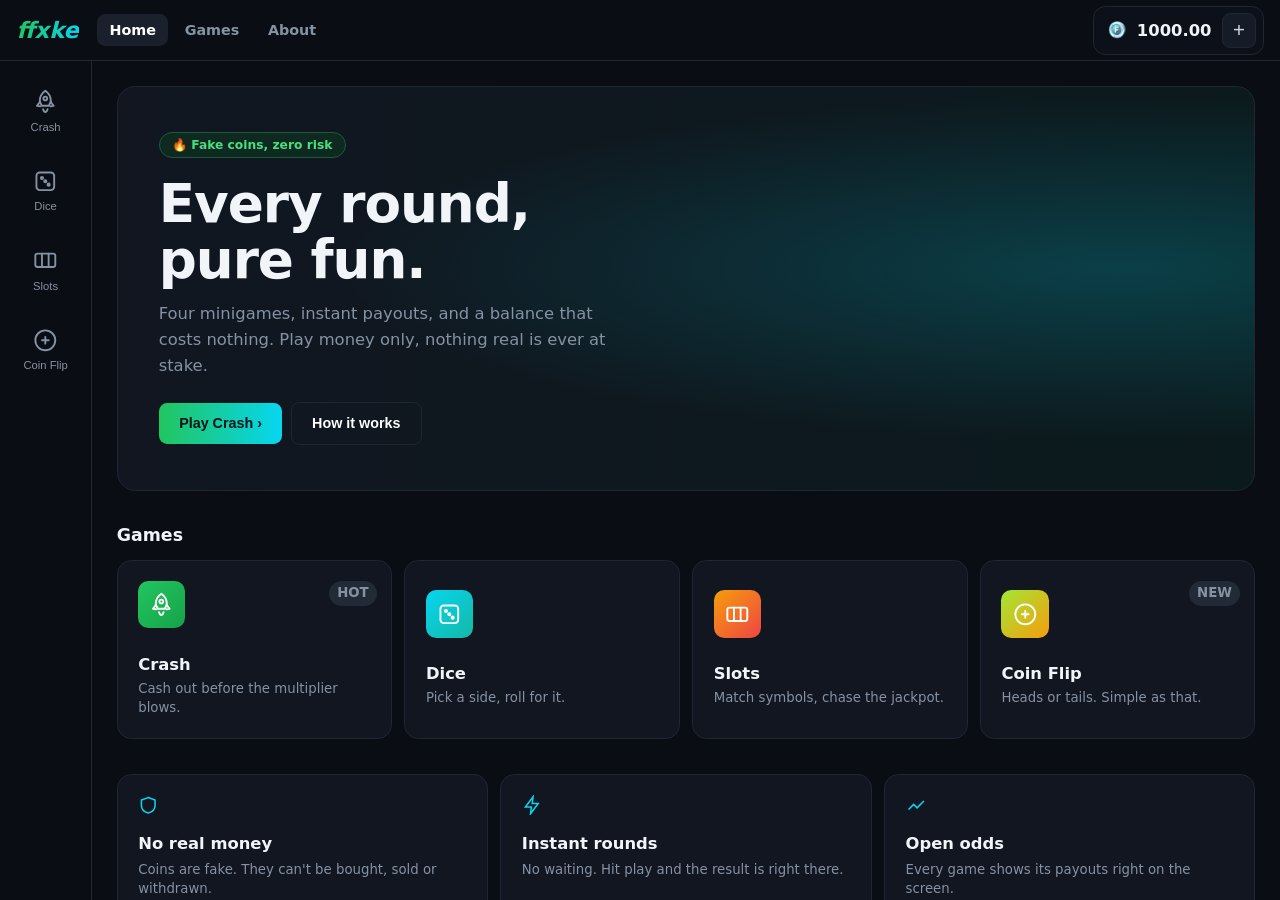
==== casino/index.html @ 33f63c51 "added a virtual casino" ====
<!DOCTYPE html>
<html lang="en">
<head>
<meta charset="utf-8">
<meta name="viewport" content="width=device-width, initial-scale=1, viewport-fit=cover">
<title>ffxke · casino</title>
<link rel="stylesheet" href="style.css">
</head>
<body>
<svg width="0" height="0" style="position:absolute"><defs><radialGradient id="cg" cx="50%" cy="35%"><stop offset="0" stop-color="#e8fbff"/><stop offset="1" stop-color="#4aa8c8"/></radialGradient></defs></svg>
<header class="top"><div class="logo">ffxke</div><nav><a id="n_home" onclick="go('home')">Home</a><a onclick="go('crash')">Games</a><a href="https://ffxke.lol" target="_top">About</a></nav><div class="acct"><span id="coinI"></span><b id="bal">1000.00</b><button class="plus" onclick="topup()" title="Add 500 play coins">+</button></div></header>
<div class="shell"><aside id="side"></aside><main id="main"></main></div>
<script>
const COIN_SVG='<svg class="coin" viewBox="0 0 64 64"><circle cx="32" cy="32" r="30" fill="#1f6f8f"/><circle cx="32" cy="32" r="26" fill="url(#cg)"/><text x="32" y="43" text-anchor="middle" font-size="30" font-weight="800" fill="#0e4a63" font-family="system-ui">f</text></svg>';
const COIN='<img class="coin" src="ffxkecurrency.png" alt="" onerror="this.outerHTML=COIN_SVG">';
const IC={
home:'<svg viewBox="0 0 24 24"><path d="M3 11l9-8 9 8M5 10v10h14V10"/></svg>',
crash:'<svg viewBox="0 0 24 24"><path d="M12 2.5c3 2 5 5.5 5 9.5l-1.8 4H8.8L7 12c0-4 2-7.5 5-9.5z"/><circle cx="12" cy="9.5" r="1.7"/><path d="M7.2 12.5L4.5 16l3 .6M16.8 12.5l2.7 3.5-3 .6M10 19.2c.2 1.2.9 2 2 2.6 1.100-.6 1.800-1.400 2-2.600"/></svg>',
dice:'<svg viewBox="0 0 24 24"><rect x="4" y="4" width="16" height="16" rx="3"/><circle cx="9" cy="9" r="1"/><circle cx="15" cy="15" r="1"/><circle cx="12" cy="12" r="1"/></svg>',
slots:'<svg viewBox="0 0 24 24"><rect x="3" y="6" width="18" height="12" rx="2"/><path d="M9 6v12M15 6v12"/></svg>',
flip:'<svg viewBox="0 0 24 24"><circle cx="12" cy="12" r="9"/><path d="M9 12h6M12 9v6"/></svg>'};
const G={
crash:{n:'Crash',d:'Cash out before the multiplier blows.',tag:'HOT',c:'linear-gradient(135deg,#22c55e,#16a34a)'},
dice:{n:'Dice',d:'Pick a side, roll for it.',c:'linear-gradient(135deg,#06d6f0,#14b8a6)'},
slots:{n:'Slots',d:'Match symbols, chase the jackpot.',c:'linear-gradient(135deg,#f59e0b,#ef4444)'},
flip:{n:'Coin Flip',d:'Heads or tails. Simple as that.',tag:'NEW',c:'linear-gradient(135deg,#a3e635,#f59e0b)'}};
let bal=1000,cur='home',busy=false,cp=null;
try{const s=localStorage.getItem('gxnn_bal');if(s!==null&&!isNaN(+s))bal=+s}catch(e){}
const $=id=>document.getElementById(id);
$('coinI').innerHTML=COIN;$('coinI').firstChild.style.cssText='width:18px;height:18px;display:block';
function save(){try{localStorage.setItem('gxnn_bal',bal)}catch(e){}$('bal').textContent=bal.toFixed(2)}
function msg(t,w){const m=$('msg');if(!m)return;m.textContent=t;m.className='msg '+(w===1?'win':w===0?'lose':'')}
function bet(){let b=Math.floor(+$('bet').value);if(!b||b<1){msg('Enter a bet',0);return 0}if(b>bal){msg('Not enough coins',0);return 0}return b}
function adj(f){$('bet').value=Math.max(1,Math.floor(Math.min(bal,(+$('bet').value||1)*f)));upd()}
function mx(){$('bet').value=Math.max(1,Math.floor(bal));upd()}
function resetBal(){if(busy)return;bal=1000;save();msg('Balance reset to 1000')}
function about(){go('home');$('main').scrollTop=$('main').scrollHeight}
const WIN_SRCS=['ffxke/.vscode/casino/cha%20ching.mp3','.vscode/casino/cha%20ching.mp3','cha%20ching.mp3','cha_ching.mp3'];
let winAudio=null,winIdx=0;
function winInit(){if(winAudio)return;try{winAudio=new Audio();winAudio.preload='auto';winAudio.onerror=()=>{if(++winIdx<WIN_SRCS.length){winAudio.src=WIN_SRCS[winIdx];winAudio.load()}else console.warn('win sound file not found')};winAudio.src=WIN_SRCS[0]}catch(e){}}
winInit();
function winSound(){try{winInit();winAudio.muted=false;winAudio.volume=1;winAudio.currentTime=0;const p=winAudio.play();if(p&&p.catch)p.catch(e=>console.warn('win sound blocked',e))}catch(e){}}
addEventListener('pointerdown',()=>{try{winInit();winAudio.muted=true;const p=winAudio.play();if(p&&p.then)p.then(()=>{winAudio.pause();winAudio.currentTime=0;winAudio.muted=false}).catch(()=>{winAudio.muted=false})}catch(e){}},{once:true});
function end(b,m,l){if(m>0){bal+=b*m;winSound();msg(l+' +'+Math.floor(b*m)+' coins',1)}else msg(l+' −'+b+' coins',0);save();upd();if(bal<1)msg('Broke! Reset your balance to play again',0)}
$('side').innerHTML=['home','crash','dice','slots','flip'].map(k=>`<button id="s_${k}" onclick="go('${k}')">${IC[k]}${k=='home'?'Home':G[k].n}</button>`).join('');
const note=`<div class="foot"><a class="dc" href="#" onclick="return false"><svg viewBox="0 0 24 24"><path d="M4 5h16v11H9l-5 4z"/></svg>Discord</a><p>ffxke casino is play money only. Coins have no real value and can't be bought, sold or withdrawn. Not affiliated with or endorsed by any real gambling site. <button class="reset" onclick="resetBal()">reset balance</button></p></div>`;
function home(){return `<div class="hero"><span class="badge">🔥 Fake coins, zero risk</span><h1>Every round,<br>pure fun.</h1><p>Four minigames, instant payouts, and a balance that costs nothing. Play money only, nothing real is ever at stake.</p><button class="btn p" onclick="go('crash')">Play Crash ›</button><button class="btn" onclick="about()">How it works</button></div>
<h3 class="sec">Games</h3><div class="grid">${Object.keys(G).map(k=>`<button class="gc" onclick="go('${k}')">${G[k].tag?`<span class="tag">${G[k].tag}</span>`:''}<div class="ic" style="background:${G[k].c}">${IC[k]}</div><b>${G[k].n}</b><span>${G[k].d}</span></button>`).join('')}</div>
<div class="feat"><div><svg viewBox="0 0 24 24"><path d="M12 3l8 3v6c0 5-3.5 8-8 9-4.5-1-8-4-8-9V6z"/></svg><b>No real money</b><span>Coins are fake. They can't be bought, sold or withdrawn.</span></div><div><svg viewBox="0 0 24 24"><path d="M13 2L4 14h7l-1 8 9-12h-7z"/></svg><b>Instant rounds</b><span>No waiting. Hit play and the result is right there.</span></div><div><svg viewBox="0 0 24 24"><path d="M3 17l6-6 4 4 8-8"/></svg><b>Open odds</b><span>Every game shows its payouts right on the screen.</span></div></div>${note}`}
let fp='H',dmo='o';
const IMG={H:'heads.png',T:'tails.png'};
const CHART=`<svg id="ch" class="chart" viewBox="0 0 400 240"><defs><linearGradient id="ag" x1="0" y1="0" x2="0" y2="1"><stop offset="0" stop-color="#22c55e" stop-opacity=".35"/><stop offset="1" stop-color="#22c55e" stop-opacity="0"/></linearGradient></defs><g id="yl"></g><path id="ca" fill="url(#ag)"/><polyline id="cl" fill="none" stroke="#22c55e" stroke-width="3" stroke-linejoin="round" stroke-linecap="round"/><g id="rk"><g transform="scale(.68)"><defs><linearGradient id="rb" x1="0" x2="1"><stop offset="0" stop-color="#c3ceda"/><stop offset=".45" stop-color="#fff"/><stop offset="1" stop-color="#a5b3c3"/></linearGradient><linearGradient id="rr" x1="0" x2="1"><stop offset="0" stop-color="#ff5a5f"/><stop offset="1" stop-color="#b3121f"/></linearGradient><radialGradient id="rf" cx="50%" cy="15%" r="85%"><stop offset="0" stop-color="#fff6b0"/><stop offset=".5" stop-color="#ffb02e"/><stop offset="1" stop-color="#ff4d1a"/></radialGradient><radialGradient id="rw" cx="35%" cy="30%"><stop offset="0" stop-color="#d9f3ff"/><stop offset="1" stop-color="#2a8fd0"/></radialGradient></defs><path id="fl" d="M-5 17Q0 36 5 17Z" fill="url(#rf)"/><path d="M-2.500 17Q0 26 2.500 17Z" fill="#fff6b0"/><g stroke="#1a1a1a" stroke-width="1" stroke-linejoin="round"><path d="M-6 3Q-15 8-14 20Q-9 15-6 14Z" fill="url(#rr)"/><path d="M6 3Q15 8 14 20Q9 15 6 14Z" fill="url(#rr)"/><path d="M0-23C8-15 9 3 7 15H-7C-9 3-8-15 0-23Z" fill="url(#rb)"/><path d="M0-23C4.500-19 6.700-14 7.400-9H-7.400C-6.700-14-4.500-19 0-23Z" fill="url(#rr)"/><path d="M-3.500 15h7l-1 3h-5z" fill="#3a414d"/><circle cx="0" cy="-1" r="4.300" fill="#2b3340"/></g><circle cx="0" cy="-1" r="3.200" fill="url(#rw)"/><circle cx="-1.100" cy="-2.200" r=".9" fill="#fff" opacity=".85"/><path d="M-6.500 8H6.500" stroke="#b7c2cf" stroke-width="1"/></g></g><g id="bm" style="display:none"><polygon points="26.0,0.0 12.6,3.4 22.5,13.0 9.2,9.2 13.0,22.5 3.4,12.6 0.0,26.0 -3.4,12.6 -13.0,22.5 -9.2,9.2 -22.5,13.0 -12.6,3.4 -26.0,0.0 -12.6,-3.4 -22.5,-13.0 -9.2,-9.2 -13.0,-22.5 -3.4,-12.6 -0.0,-26.0 3.4,-12.6 13.0,-22.5 9.2,-9.2 22.5,-13.0 12.6,-3.4" fill="#ff4d1a" stroke="#1a1a1a" stroke-width="1.2" stroke-linejoin="round"/><polygon points="17.8,2.3 8.3,3.4 14.3,10.9 5.5,7.1 6.9,16.6 1.2,8.9 -2.3,17.8 -3.4,8.3 -10.9,14.3 -7.1,5.5 -16.6,6.9 -8.9,1.2 -17.8,-2.3 -8.3,-3.4 -14.3,-10.9 -5.5,-7.1 -6.9,-16.6 -1.2,-8.9 2.3,-17.8 3.4,-8.3 10.9,-14.3 7.1,-5.5 16.6,-6.9 8.9,-1.2" fill="#ffb02e"/><polygon points="9.8,2.0 4.4,2.5 6.8,7.4 2.1,4.5 1.1,9.9 -1.0,4.9 -4.9,8.7 -3.7,3.4 -9.1,4.2 -5.0,0.6 -9.8,-2.0 -4.4,-2.5 -6.8,-7.4 -2.1,-4.5 -1.1,-9.9 1.0,-4.9 4.9,-8.7 3.7,-3.4 9.1,-4.2 5.0,-0.6" fill="#fff6b0"/></g></svg>`;
function curMult(){return cur=='flip'?1.95:cur=='dice'?diceM():cur=='slots'?25:(busy&&cp&&!cp.dead?cp.v:1)}
function upd(){const e=$('earn');if(!e)return;const b=Math.max(0,Math.floor(+$('bet').value)||0);e.textContent=(b*curMult()).toFixed(2)}
function side(k){
 const ex={flip:`<div class="lbl">PICK A SIDE</div><div class="seg" id="seg"><button class="on" onclick="pick2('H')">Heads</button><button onclick="pick2('T')">Tails</button></div>`,
  dice:`<div class="lbl">MODE</div><div class="seg"><button id="mo" class="on" onclick="dmode('o')">Roll over</button><button id="mu" onclick="dmode('u')">Roll under</button></div>`,slots:'',crash:''}[k];
 const bt={flip:`<button class="go" onclick="flip()">Flip</button>`,dice:`<button class="go" id="rl" onclick="dice()">Roll</button>`,slots:`<button class="go" id="sp" onclick="spin()">Spin</button>`,crash:`<button class="go" id="cs" onclick="crashStart()">Start</button><button class="go alt" id="cc" onclick="crashCash()" disabled>Cash out</button>`}[k];
 return `<div class="side"><div class="lbl">BET AMOUNT</div><div class="fld">${COIN}<input id="bet" type="number" min="1" value="100" oninput="upd()"><button class="mini" onclick="adj(.5)">1/2</button><button class="mini" onclick="adj(2)">2x</button><button class="mini" onclick="mx()">Max</button></div><div class="lbl">${k=='slots'?'MAX WIN':'TOTAL EARNINGS'}</div><div class="fld">${COIN}<b id="earn">0</b></div>${ex}${bt}<div class="msg" id="msg"></div></div>`}
function stage0(k){
 if(k=='flip')return `<div class="stage"><img class="cface" id="cimg" src="${IMG.H}" alt="coin"><div class="desc" style="margin-top:18px">Pays 1.95×</div></div>`;
 if(k=='slots')return `<div class="stage"><div class="reels"><span id="r0">🍒</span><span id="r1">🍋</span><span id="r2">7️⃣</span></div><div class="desc" style="margin-top:14px">Pair 1.5× · Triple 5× · 777 = 25×</div></div>`;
 if(k=='dice')return `<div class="stage"><div class="dres" id="d">--</div><div class="dtrack"><input type="range" id="dr" min="0" max="100" step="0.5" value="50.5" oninput="dslide()"><div class="dmark" id="dm"></div></div><div class="ticks"><span>0</span><span>25</span><span>50</span><span>75</span><span>100</span></div><div class="trio"><div><div class="lbl">MULTIPLIER</div><div class="fld"><b id="fm">1.98</b><i>x</i></div></div><div><div class="lbl" id="fl">ROLL OVER</div><div class="fld"><b id="ft">50.50</b></div></div><div><div class="lbl">WIN CHANCE</div><div class="fld"><b id="fc">49.50</b><i>%</i></div></div></div></div>`;
 return `<div class="stage chartst"><div class="big" id="cm">1.00×</div>${CHART}</div>`}
const BADGE='<span class="bdg"><svg viewBox="0 0 24 24"><path d="M12 3l8 3v6c0 5-3.5 8-8 9-4.5-1-8-4-8-9V6z"/></svg>Play money</span>';
function stage(k){return stage0(k).replace(/^(<div class="stage[^>]*>)/,'$1'+BADGE)}
function topup(){if(busy)return;bal+=500;save();upd();msg('+500 play coins',1)}
function pick2(s){fp=s;[...document.querySelectorAll('#seg button')].forEach((el,i)=>el.classList.toggle('on',(i==0)==(s=='H')))}
function dmode(m){dmo=m;$('mo').classList.toggle('on',m=='o');$('mu').classList.toggle('on',m=='u');dslide()}
function diceM(){const t=+$('dr').value||50,ch=dmo=='o'?100-t:t;return 98/Math.max(ch,1)}
function dslide(){let t=+$('dr').value;if(t<2)t=2;if(t>98)t=98;$('dr').value=t;const ch=dmo=='o'?100-t:t,R='#7f3d44',G='#2b6b5a';
 $('fm').textContent=(98/ch).toFixed(2);$('ft').textContent=t.toFixed(2);$('fc').textContent=ch.toFixed(2);$('fl').textContent=dmo=='o'?'ROLL OVER':'ROLL UNDER';
 $('dr').style.background='linear-gradient(90deg,'+(dmo=='o'?R:G)+' '+t+'%,'+(dmo=='o'?G:R)+' '+t+'%)';upd()}
function flip(){if(busy)return;const p=fp,b=bet();if(!b)return;busy=true;bal-=b;save();const c=$('cimg');c.classList.remove('spin');void c.offsetWidth;c.classList.add('spin');let n=0;const iv=setInterval(()=>{c.src=IMG[n++%2?'H':'T']},110);setTimeout(()=>{clearInterval(iv);const r=Math.random()<.5?'H':'T';c.src=IMG[r];c.classList.remove('spin');busy=false;end(b,r==p?1.95:0,(r=='H'?'Heads':'Tails')+'! '+(r==p?'Win!':'Lost.'))},900)}
function dice(){if(busy)return;const b=bet();if(!b)return;busy=true;bal-=b;save();const t=+$('dr').value,d=$('d'),mk=$('dm');$('rl').disabled=true;mk.style.display='none';d.style.color='';const iv=setInterval(()=>{d.textContent=(Math.random()*100).toFixed(2)},50);
 setTimeout(()=>{clearInterval(iv);const r=Math.floor(Math.random()*10000)/100,w=dmo=='o'?r>t:r<t;d.textContent=r.toFixed(2);d.style.color=w?'#2ecc71':'#ff4d5e';mk.style.display='block';mk.style.left=r+'%';mk.style.background=w?'#2ecc71':'#ff4d5e';busy=false;$('rl').disabled=false;end(b,w?98/(dmo=='o'?100-t:t):0,w?'Win!':'Lost.')},700)}
function go(k){if(busy)return;cur=k;
 $('main').innerHTML=k=='home'?home():`<div class="gm">${side(k)}${stage(k)}</div>${note}`;
 ['home','crash','dice','slots','flip'].forEach(x=>$('s_'+x).classList.toggle('on',x==k));$('n_home').classList.toggle('on',k=='home');$('main').scrollTop=0;$('main').className=k=='home'?'':'game';if(k!='home'){fp='H';dmo='o';upd();if(k=='dice')dslide()}if(k=='crash'){cp={pts:[1],dead:true};crashDraw(cp.pts,false)}}
const sym=['🍒','🍋','🔔','💎','7️⃣'],wts=[30,28,20,14,8];
function pick(){let r=Math.random()*100,a=0;for(let i=0;i<5;i++){a+=wts[i];if(r<a)return sym[i]}return sym[0]}
function spin(){if(busy)return;const b=bet();if(!b)return;busy=true;bal-=b;save();$('sp').disabled=true;const res=[pick(),pick(),pick()];let t=0;const iv=setInterval(()=>{for(let i=0;i<3;i++)if(t<8+i*6)$('r'+i).textContent=sym[Math.floor(Math.random()*5)];t++;if(t>=20){clearInterval(iv);for(let i=0;i<3;i++)$('r'+i).textContent=res[i];busy=false;$('sp').disabled=false;const [a,c,d]=res;let m=0,l='No luck.';if(a==c&&c==d){m=a=='7️⃣'?25:5;l=m==25?'JACKPOT!':'Triple!'}else if(a==c||c==d||a==d){m=1.5;l='Pair!'}end(b,m,l)}},70)}
let VIEW=null;
function crashDraw(pts,dead){const W=400,H=240,P=14,PL=42,n=pts.length,mx=Math.max(...pts);
 if(n<=1||!VIEW)VIEW={xm:60,ym:2};
 VIEW.xm+=(Math.max(60,n*1.2)-VIEW.xm)*.04;VIEW.ym+=(Math.max(2,mx*1.3)-VIEW.ym)*.04;
 VIEW.xm=Math.max(VIEW.xm,n*1.02);VIEW.ym=Math.max(VIEW.ym,mx*1.12);
 const xm=VIEW.xm,ym=VIEW.ym;
 const px=i=>PL+i/(xm-1)*(W-PL-P),py=v=>H-P-(v-1)/(ym-1)*(H-2*P);
 const s=pts.map((v,i)=>px(i).toFixed(1)+','+py(v).toFixed(1)).join(' ');
 let g='';const raw=(ym-1)/10,mg=Math.pow(10,Math.floor(Math.log10(raw))),stp=[1,2,5,10].map(k=>k*mg).find(s=>s>=raw*.999),fd=stp>=1?0:(Math.round(stp*100)%10?2:1);
 for(let k=Math.ceil(1/stp-1e-9);k*stp<=ym+1e-9;k++){const v=k*stp,y=py(v).toFixed(1);g+='<path d="M'+PL+' '+y+'H'+(W-P)+'" stroke="#1f2733"/><text x="'+(PL-6)+'" y="'+(+y+3.5)+'" text-anchor="end" fill="#8592a3" font-size="10">'+v.toFixed(fd)+'×</text>'}
 $('yl').innerHTML=g;
 $('cl').setAttribute('points',s);$('cl').setAttribute('stroke',dead?'#ff4d5e':'#22c55e');
 $('ca').setAttribute('d','M'+px(0)+','+(H-P)+' L'+s.split(' ').join(' L')+' L'+px(n-1)+','+(H-P)+'Z');
 $('ca').setAttribute('fill',dead?'rgba(255,77,94,.15)':'url(#ag)');
 const x=px(n-1),y=py(pts[n-1]),k=Math.max(0,n-5);let a=45;
 if(n>1){a=Math.atan2(x-px(k),-(y-py(pts[k])))*180/Math.PI}
 a=Math.max(-80,Math.min(170,a));
 $('rk').setAttribute('transform','translate('+x+','+y+') rotate('+a+')');
 $('fl').setAttribute('d','M-4 17Q0 '+(24+Math.random()*12)+' 4 17Z');
 $('bm').setAttribute('transform','translate('+x+','+y+') scale(.6)');
 upd();return [x,y]}
function crashStart(){if(busy)return;const b=bet();if(!b)return;busy=true;bal-=b;save();
 const cr=Math.max(1,0.99/(1-Math.random()));
 cp={b,cr,m:1,w:0,v:1,pts:[1],dead:false};
 $('cs').disabled=true;$('cc').disabled=false;$('cm').style.color='';$('rk').style.display='';$('bm').style.display='none';msg('');crashDraw(cp.pts,false);
 cp.iv=setInterval(()=>{
  cp.m*=1.02;
  if(cp.m>=cr){clearInterval(cp.iv);cp.dead=true;$('cc').disabled=true;let f=0,last=cp.v;
   const iv2=setInterval(()=>{f++;cp.pts.push(1+(last-1)*Math.pow(.55,f));crashDraw(cp.pts,true);
    if(f>=8){clearInterval(iv2);$('rk').style.display='none';$('bm').style.display='';$('cm').textContent=cr.toFixed(2)+'×';$('cm').style.color='#ff4d5e';$('cs').disabled=false;busy=false;end(b,0,'Crashed!')}},60);
   return}
  cp.w=Math.max(-.04,Math.min(.04,cp.w+(Math.random()-.5)*.025));
  cp.v=Math.min(Math.max(1,cp.m*(1+cp.w)),cr*.995);
  cp.pts.push(cp.v);crashDraw(cp.pts,false);$('cm').textContent=cp.v.toFixed(2)+'×'},80)}
function crashCash(){if(!cp||!busy||cp.dead)return;clearInterval(cp.iv);$('cc').disabled=true;$('cs').disabled=false;busy=false;end(cp.b,cp.v,'Cashed out at '+cp.v.toFixed(2)+'×!')}
function fit(){const w=innerWidth,h=innerHeight,ok=typeof CSS!='undefined'&&CSS.supports&&CSS.supports('zoom','2'),f=(!ok||w<=700)?1:Math.max(.6,Math.min(w/1250,h/820,3)),r=document.documentElement;r.style.zoom=f;r.style.setProperty('--H',(h/f)+'px')}
addEventListener('resize',fit);fit();
save();go('home');
</script>
</body>
</html>
---- casino/style.css ----
:root{color-scheme:dark;--bg:#0a0d14;--card:#111620;--line:#1f2733;--tx:#f1f5f9;--mut:#8592a3;--g1:#22c55e;--g2:#06d6f0;--red:#ff4d5e;box-sizing:border-box;padding-top:env(safe-area-inset-top,0px)}
*{box-sizing:border-box}
html{scroll-padding-top:env(safe-area-inset-top,0px)}
html,body{height:var(--H,100vh);overflow:hidden}
body{margin:0;background:var(--bg);color:var(--tx);font-family:system-ui,-apple-system,Segoe UI,sans-serif}
.top{height:60px;display:flex;align-items:center;gap:8px;padding:0 16px;border-bottom:1px solid var(--line);position:sticky;top:env(safe-area-inset-top,0px);background:var(--bg);z-index:5}
.logo{font-weight:900;font-size:22px;font-style:italic;background:linear-gradient(90deg,var(--g1),var(--g2));-webkit-background-clip:text;background-clip:text;color:transparent;margin-right:10px}
.top nav{display:flex;gap:4px;flex:1}
.top nav a{text-decoration:none;padding:8px 12px;border-radius:8px;color:var(--mut);font-weight:700;font-size:14px;cursor:pointer}
.top nav a.on{background:#1a212d;color:#fff}
.pill{display:flex;align-items:center;gap:6px;background:linear-gradient(90deg,var(--g1),var(--g2));color:#04141a;font-weight:800;padding:8px 14px;border-radius:8px;font-size:14px}
.coin{width:18px;height:18px;object-fit:contain}
.shell{display:flex;height:calc(var(--H,100vh) - 60px)}
aside{width:90px;border-right:1px solid var(--line);padding:18px 0;display:flex;flex-direction:column;gap:18px;align-items:center;flex-shrink:0}
aside button{background:none;border:none;color:var(--mut);font-size:11px;cursor:pointer;display:flex;flex-direction:column;align-items:center;gap:6px;width:70px;padding:8px 0;border-radius:10px}
aside button.on{color:var(--g2);background:#121a24}
aside svg,.ic svg{width:26px;height:26px;fill:none;stroke:currentColor;stroke-width:1.7;stroke-linecap:round;stroke-linejoin:round}
main{flex:1;padding:24px;max-width:1180px;margin:0 auto;min-width:0;height:100%;overflow:auto}
.hero{border:1px solid var(--line);border-radius:18px;padding:44px 40px;background:radial-gradient(ellipse at 88% 45%,rgba(6,214,240,.2),transparent 55%),linear-gradient(90deg,#111620,#0b1a1d)}
.badge{display:inline-block;border:1px solid #1d5a3b;background:#0e2a20;color:#4ade80;font-size:12px;font-weight:700;padding:5px 12px;border-radius:99px}
.hero h1{font-size:clamp(30px,6vw,52px);line-height:1.05;margin:18px 0 12px;font-weight:900;letter-spacing:-1px}
.hero p{color:var(--mut);max-width:440px;line-height:1.6;margin:0 0 22px}
.btn{padding:12px 20px;border-radius:8px;font-weight:800;border:1px solid var(--line);background:transparent;color:#fff;cursor:pointer;font-size:14px}
.btn.p{background:linear-gradient(90deg,var(--g1),var(--g2));color:#04141a;border:none}
.hero .btn+.btn{margin-left:8px}
h3.sec{margin:34px 0 14px;font-size:17px}
.grid{display:grid;grid-template-columns:repeat(auto-fit,minmax(170px,1fr));gap:12px}
.gc{background:var(--card);border:1px solid var(--line);border-radius:14px;padding:20px;cursor:pointer;position:relative;min-height:170px;text-align:left;color:inherit;font:inherit}
.gc:hover{border-color:#2d3a4b}
.gc .ic{width:46px;height:46px;border-radius:10px;display:flex;align-items:center;justify-content:center;color:#fff;margin-bottom:26px}
.gc b{display:block;font-size:16px}.gc span{color:var(--mut);font-size:13px;line-height:1.4;display:block;margin-top:6px}
.tag{position:absolute;top:14px;right:14px;background:#222a36;font-size:10px;font-weight:800;padding:3px 8px;border-radius:99px;color:#cbd5e1}
.feat{display:grid;grid-template-columns:repeat(auto-fit,minmax(220px,1fr));gap:12px;margin-top:34px}
.feat div{background:var(--card);border:1px solid var(--line);border-radius:14px;padding:20px}
.feat svg{width:20px;height:20px;stroke:var(--g2);fill:none;stroke-width:1.8;margin-bottom:14px}
.feat b{display:block;margin-bottom:6px}.feat span{color:var(--mut);font-size:13px}
.panel{background:var(--card);border:1px solid var(--line);border-radius:16px;padding:28px;max-width:1000px;margin:0 auto;text-align:center}
.panel h2{margin:0 0 4px}.desc{color:var(--mut);font-size:13px;margin:0 0 14px}
.bet{display:flex;gap:6px;justify-content:center;align-items:center;margin:16px 0 6px;flex-wrap:wrap}
.bet input{width:120px;padding:11px;background:#0a0d14;border:1px solid var(--line);color:#fff;border-radius:8px;text-align:center;font-size:17px}
.bet button{padding:9px 12px;background:#1a212d;border:1px solid var(--line);color:#fff;border-radius:8px;cursor:pointer}
.act{padding:15px 30px;border:none;border-radius:10px;font-weight:800;font-size:17px;cursor:pointer;background:linear-gradient(90deg,var(--g1),var(--g2));color:#04141a}
.act:disabled{opacity:.4;cursor:default}
.big{font-size:60px;min-height:80px;margin:10px 0;display:flex;align-items:center;justify-content:center;gap:8px;font-weight:800}
.big .coin{width:72px;height:72px}
.reels{display:flex;gap:10px;justify-content:center;font-size:58px;margin:12px 0}
.reels span{background:#0a0d14;border:1px solid var(--line);border-radius:10px;width:98px;height:98px;display:flex;align-items:center;justify-content:center}
.row{display:flex;gap:8px;justify-content:center;margin:10px 0}.row .act{flex:1;max-width:210px}
.msg{min-height:24px;font-weight:700;margin-top:10px}.win{color:var(--g1)}.lose{color:var(--red)}
.note{color:var(--mut);font-size:11px;text-align:center;margin:30px 0 10px}
.reset{background:none;border:none;color:var(--mut);text-decoration:underline;cursor:pointer;font-size:11px}
@media(max-width:700px){
 .shell{display:block}
 aside{position:fixed;bottom:0;left:0;right:0;width:auto;flex-direction:row;justify-content:space-around;padding:6px 4px calc(6px + env(safe-area-inset-bottom,0px));border-right:none;border-top:1px solid var(--line);background:var(--bg);z-index:6;gap:0}
 aside button{width:auto;flex:1}
 main{padding:14px 14px 100px}.hero{padding:28px 20px}.top nav{display:none}.top .pill{margin-left:auto}
}
.chart{position:relative;background:#0a0d14;border:1px solid var(--line);border-radius:12px;margin:6px 0 14px;overflow:hidden}
.chart svg{display:block;width:100%;height:auto}
.cm{position:absolute;top:10px;left:14px;font-size:34px;font-weight:900;z-index:1}
.cm.win{color:var(--g1)}.cm.lose{color:var(--red)}
.fl{transform-box:fill-box;transform-origin:right center;animation:fl .14s infinite alternate}
@keyframes fl{from{transform:scaleX(.8)}to{transform:scaleX(1.25)}}
.chart{width:100%;flex:1 1 0;min-height:140px;background:#0a0d14;border:1px solid var(--line);border-radius:12px;margin:8px 0;display:block}
main.game{display:flex;flex-direction:column;align-items:center;justify-content:center;padding:12px 16px;overflow:hidden;width:100%}
main.game .panel{display:flex;flex-direction:column;align-items:center;justify-content:center;flex:1 1 0;min-height:0;width:100%;margin:0 auto}
main.game .panel>*{max-width:100%}
main.game .panel .chart{align-self:stretch}
main.game .note{margin:8px 0 0}
@media(max-width:700px){main.game{padding:10px 12px 84px}}
.gm{display:flex;gap:16px;width:100%;max-width:1240px;flex:1 1 0;min-height:0}
.side{width:330px;flex-shrink:0;background:var(--card);border:1px solid var(--line);border-radius:16px;padding:22px 20px;display:flex;flex-direction:column;gap:8px;overflow:auto}
.stage{flex:1;min-width:0;background:var(--card);border:1px solid var(--line);border-radius:16px;padding:28px;display:flex;flex-direction:column;align-items:center;justify-content:center}
.lbl{font-size:12px;font-weight:800;color:#8a94a6;letter-spacing:.5px;margin-top:8px}
.fld{display:flex;align-items:center;gap:10px;background:#07090d;border:1px solid var(--line);border-radius:10px;padding:10px 12px;font-size:17px}
.fld input{flex:1;min-width:0;background:none;border:none;outline:none;color:#fff;font-size:17px;font-weight:600}
.fld b{flex:1;font-weight:800}.fld i{color:#8a94a6;font-style:normal;font-weight:800}
.fld .coin{width:22px;height:22px;flex-shrink:0}
.mini{background:#1a212d;border:1px solid var(--line);color:#aab4c3;border-radius:6px;padding:5px 8px;font-size:11px;font-weight:800;cursor:pointer}
.go{margin-top:14px;padding:16px;border:none;border-radius:10px;background:linear-gradient(90deg,var(--g1),var(--g2));color:#04141a;font-weight:900;font-size:17px;cursor:pointer;width:100%}
.go.alt{margin-top:8px;background:#1f2733;color:#fff}
.go:disabled{opacity:.4;cursor:default}
.seg{display:flex;gap:6px}
.seg button{flex:1;padding:11px;background:#07090d;border:1px solid var(--line);color:#8a94a6;border-radius:10px;font-weight:800;cursor:pointer}
.seg button.on{color:#fff;border-color:var(--g2)}
.side .msg{margin-top:12px;min-height:24px}
.dres{font-size:64px;font-weight:900;min-height:84px;margin-bottom:10px}
.dtrack{position:relative;width:100%;max-width:760px;margin-top:20px}
.dtrack input{width:100%;-webkit-appearance:none;appearance:none;height:16px;border-radius:99px;outline:none;margin:0;display:block}
.dtrack input::-webkit-slider-thumb{-webkit-appearance:none;width:30px;height:30px;border-radius:50%;background:#fff;border:2px solid #cfd8e3;cursor:pointer}
.dtrack input::-moz-range-thumb{width:26px;height:26px;border-radius:50%;background:#fff;border:2px solid #cfd8e3;cursor:pointer}
.dmark{position:absolute;top:-8px;width:4px;height:32px;border-radius:2px;display:none;transform:translateX(-50%);pointer-events:none}
.ticks{display:flex;justify-content:space-between;width:100%;max-width:760px;color:#5d6877;font-size:12px;margin-top:10px}
.trio{display:grid;grid-template-columns:repeat(3,1fr);gap:14px;width:100%;max-width:760px;margin-top:34px}
.chartst{justify-content:flex-start}
.chartst .chart{align-self:stretch}
.stage .big .coin{width:140px;height:140px}
@media(max-width:700px){main.game{overflow:auto}.gm{flex-direction:column;flex:none}.side{width:100%}.stage{min-height:320px}.trio{grid-template-columns:1fr}}

.acct{display:flex;align-items:center;gap:10px;margin-left:auto;background:#0c1018;border:1px solid var(--line);border-radius:12px;padding:6px 6px 6px 14px;font-weight:800}
.acct .coin{width:20px;height:20px}
.plus{width:34px;height:34px;border-radius:8px;border:1px solid var(--line);background:#161c27;color:#cbd5e1;font-size:20px;cursor:pointer;line-height:1}
#s_home{display:none}
.gm{gap:24px;max-height:620px}
.side{width:360px;border-radius:22px;padding:24px}
.stage{position:relative;border-radius:22px}
.bdg{position:absolute;top:16px;right:16px;display:flex;gap:6px;align-items:center;border:1px solid var(--line);background:#0c1018;color:#cbd5e1;font-size:12px;font-weight:800;padding:7px 12px;border-radius:10px}
.bdg svg{width:14px;height:14px;stroke:var(--g1);fill:none;stroke-width:2}
main.game{justify-content:flex-start;padding:34px 28px 12px}
.foot{border-top:1px solid var(--line);margin-top:30px;padding-top:24px;text-align:center;color:#6b7686;font-size:12px;flex-shrink:0;width:100%;max-width:1240px}
.foot p{margin:0;line-height:1.6}
.dc{display:inline-flex;align-items:center;gap:8px;background:#5865f2;color:#fff;font-weight:800;padding:11px 22px;border-radius:10px;text-decoration:none;font-size:14px;margin-bottom:14px}
.dc svg{width:18px;height:18px;fill:none;stroke:#fff;stroke-width:2;stroke-linejoin:round}
@media(max-width:700px){main.game{padding:10px 12px 84px;overflow:auto}#s_home{display:flex}.side{width:100%}.gm{max-height:none}}

.cface{width:240px;max-width:60%;height:auto;filter:drop-shadow(0 14px 26px rgba(0,0,0,.55))}
.spin{animation:flp .9s ease-in-out}
@keyframes flp{0%{transform:perspective(800px) rotateY(0) translateY(0)}50%{transform:perspective(800px) rotateY(900deg) translateY(-40px) scale(1.08)}100%{transform:perspective(800px) rotateY(1800deg) translateY(0)}}
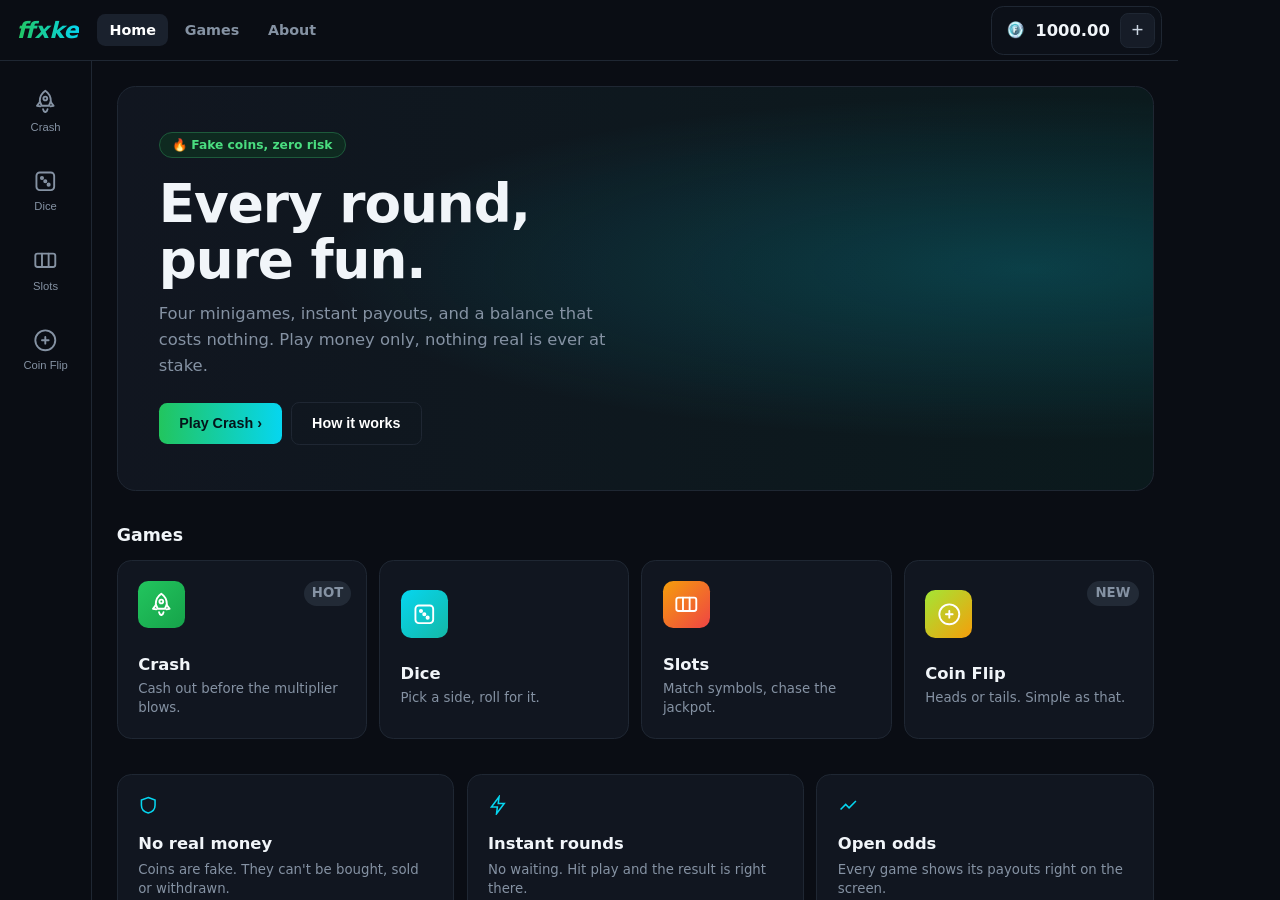
==== commit 83edc325: "fixed wrong css loading" ====
--- a/casino/index.html
+++ b/casino/index.html
@@ -4,9 +4,9 @@
 <meta charset="utf-8">
 <meta name="viewport" content="width=device-width, initial-scale=1, viewport-fit=cover">
 <title>ffxke · casino</title>
-<link rel="stylesheet" href="style.css">
+<link rel="stylesheet" href="style.css?v=2">
 </head>
-<body>
+<body
 <svg width="0" height="0" style="position:absolute"><defs><radialGradient id="cg" cx="50%" cy="35%"><stop offset="0" stop-color="#e8fbff"/><stop offset="1" stop-color="#4aa8c8"/></radialGradient></defs></svg>
 <header class="top"><div class="logo">ffxke</div><nav><a id="n_home" onclick="go('home')">Home</a><a onclick="go('crash')">Games</a><a href="https://ffxke.lol" target="_top">About</a></nav><div class="acct"><span id="coinI"></span><b id="bal">1000.00</b><button class="plus" onclick="topup()" title="Add 500 play coins">+</button></div></header>
 <div class="shell"><aside id="side"></aside><main id="main"></main></div>
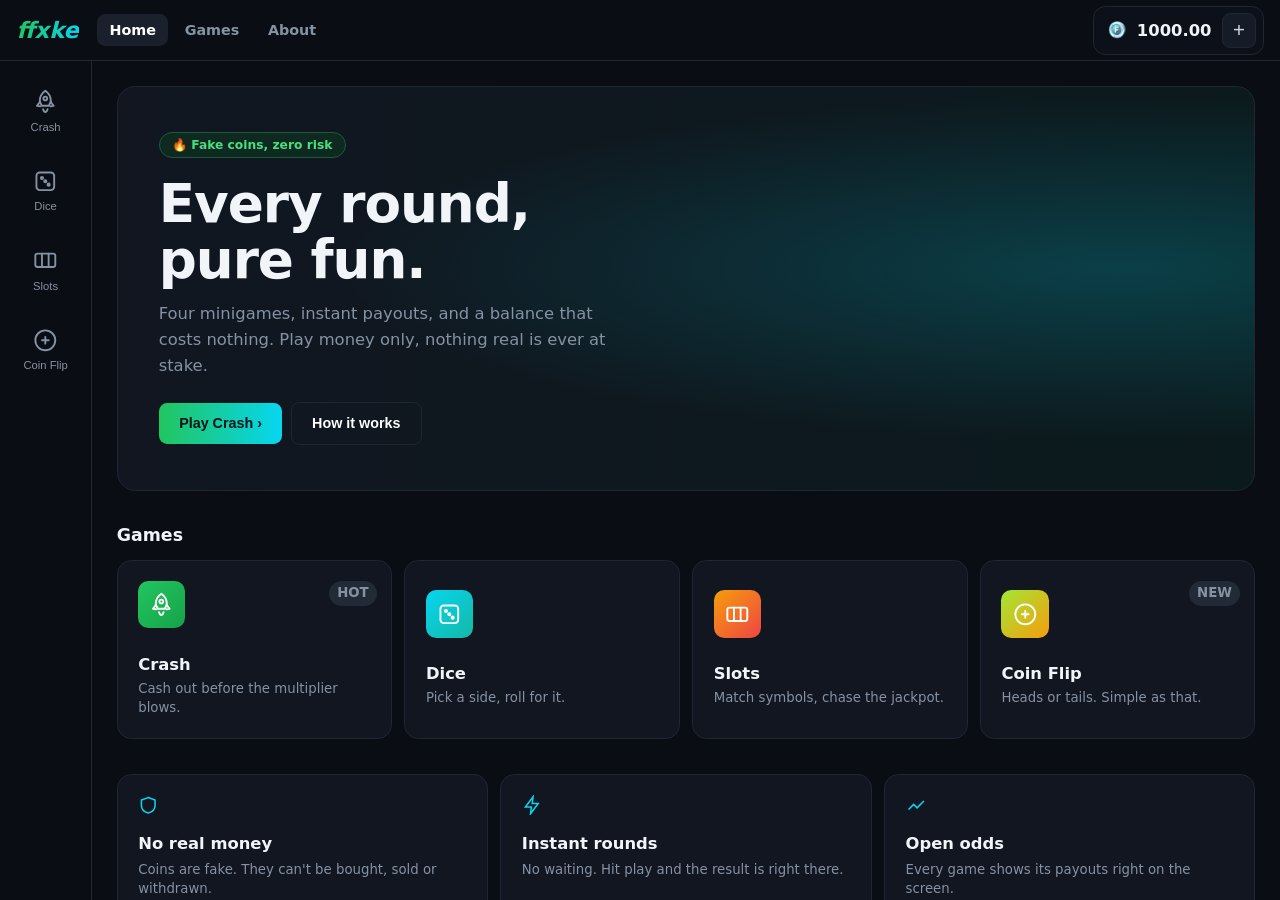
==== commit 96650d6a: "Update index.html" ====
--- a/casino/index.html
+++ b/casino/index.html
@@ -4,9 +4,10 @@
 <meta charset="utf-8">
 <meta name="viewport" content="width=device-width, initial-scale=1, viewport-fit=cover">
 <title>ffxke · casino</title>
-<link rel="stylesheet" href="style.css?v=2">
+<base href="/casino/">
+<link rel="stylesheet" href="style.css">
 </head>
-<body
+<body>
 <svg width="0" height="0" style="position:absolute"><defs><radialGradient id="cg" cx="50%" cy="35%"><stop offset="0" stop-color="#e8fbff"/><stop offset="1" stop-color="#4aa8c8"/></radialGradient></defs></svg>
 <header class="top"><div class="logo">ffxke</div><nav><a id="n_home" onclick="go('home')">Home</a><a onclick="go('crash')">Games</a><a href="https://ffxke.lol" target="_top">About</a></nav><div class="acct"><span id="coinI"></span><b id="bal">1000.00</b><button class="plus" onclick="topup()" title="Add 500 play coins">+</button></div></header>
 <div class="shell"><aside id="side"></aside><main id="main"></main></div>
@@ -35,7 +36,7 @@
 function mx(){$('bet').value=Math.max(1,Math.floor(bal));upd()}
 function resetBal(){if(busy)return;bal=1000;save();msg('Balance reset to 1000')}
 function about(){go('home');$('main').scrollTop=$('main').scrollHeight}
-const WIN_SRCS=['ffxke/.vscode/casino/cha%20ching.mp3','.vscode/casino/cha%20ching.mp3','cha%20ching.mp3','cha_ching.mp3'];
+const WIN_SRCS=['/.vscode/casino/cha%20ching.mp3','ffxke/.vscode/casino/cha%20ching.mp3','.vscode/casino/cha%20ching.mp3','cha%20ching.mp3','cha_ching.mp3'];
 let winAudio=null,winIdx=0;
 function winInit(){if(winAudio)return;try{winAudio=new Audio();winAudio.preload='auto';winAudio.onerror=()=>{if(++winIdx<WIN_SRCS.length){winAudio.src=WIN_SRCS[winIdx];winAudio.load()}else console.warn('win sound file not found')};winAudio.src=WIN_SRCS[0]}catch(e){}}
 winInit();
@@ -120,4 +121,4 @@
 save();go('home');
 </script>
 </body>
-</html>+</html>
